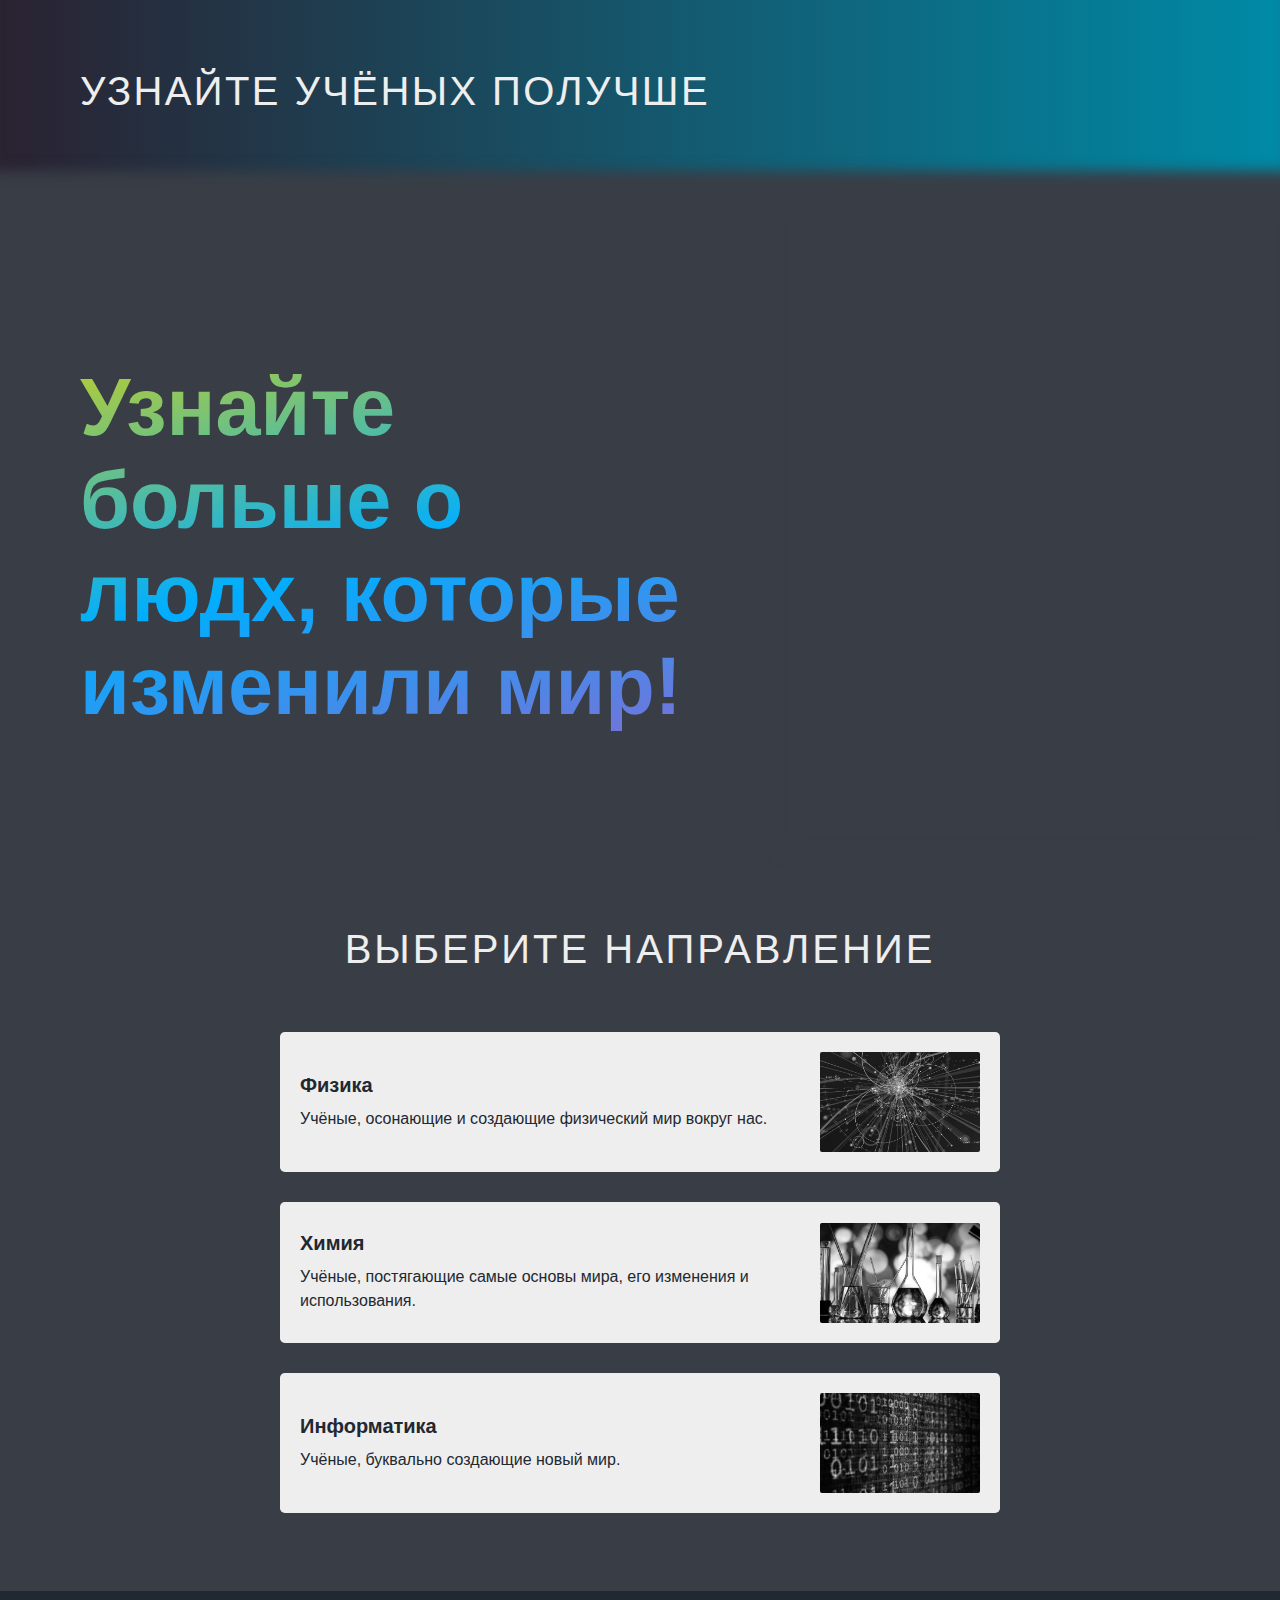
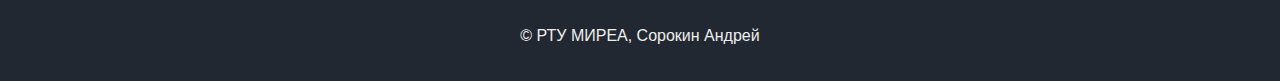
==== index.html @ e4ef556b "Основные файлы и главная страница" ====
<!DOCTYPE html>
<html>
  <head>
      <meta charset='utf-8'>
      <meta http-equiv='X-UA-Compatible' content='IE=edge'>
      <title>Учёные</title>
      <meta name='viewport' content='width=device-width, initial-scale=1'>
      <link rel='stylesheet' type='text/css' media='screen' href='css/index.css'>
      <link rel="icon" type="image/png" href="photo/icon.png">
      <script src='https://cdnjs.cloudflare.com/ajax/libs/jquery/2.1.3/jquery.min.js'></script>
      <script src='js/index.js'></script>
  </head>
<body>
    
<!--Начальное слово-->
<section class="hero" id="top">
    <h1 class="main-heading">Узнайте учёных получше</h1>
</section>

<!--Слоган с фото-->
<section class="intro">
  <div class="left">
    <div>
      <h1 class="slog">Узнайте больше о людх, которые изменили мир!</h1>
    </div>
  </div>
  <div class="photo">
    <div></div>
  </div>
</section>

<!--Меню предметов-->
  <section class="menusiense">
    <h2 class="c-main-heading">Выберите направление</h2>

    <article class="c-article">
      <a class="c-article__link" href="physicists.html">
        <div>
          <header>
            <h3 class="c-article__heading">Физика</h3>
          </header>
          <div class="c-article__content">
            Учёные, осонающие и создающие физический мир вокруг нас.
          </div>
        </div>
        <div class="c-article__img-wrapper">
          <img class="c-article__img" src="photo/phis.jpg" alt="Фото с физикой" />
        </div>
      </a>
    </article>

    <article class="c-article">
      <a class="c-article__link" href="chemists.html">
        <div>
          <header>
            <h3 class="c-article__heading">Химия</h3>
          </header>
          <div class="c-article__content">
            Учёные, постягающие самые основы мира, его изменения и использования.
          </div>
        </div>
        <div class="c-article__img-wrapper">
          <img class="c-article__img" src="photo/him.jpg" alt="Фото с химией" />
        </div>
      </a>
    </article>

    <article class="c-article">
      <a class="c-article__link" href="cscientist.html">
        <div>
          <header>
            <h3 class="c-article__heading">Информатика</h3>
          </header>
          <div class="c-article__content">
            Учёные, буквально создающие новый мир.
          </div>
        </div>
        <div class="c-article__img-wrapper">
          <img class="c-article__img" src="photo/inf.jpg" alt="Фото с информатикой" />
        </div>
      </a>
    </article>
  </section>
  <footer>&copy; РТУ МИРЕА, Сорокин Андрей</footer>
</body>
</html>
---- css/index.css ----
/*Основные свойства*/
  *{
    box-sizing: border-box;
  }


  ::selection {
    background: #00ADB5; /* Safari */
    }
    ::-moz-selection {
    background: #00ADB5; /* Firefox */
    }

  /*Скролбар стили*/
  body::-webkit-scrollbar {
    width: 12px;               /* ширина scrollbar */
  }
  body::-webkit-scrollbar-track {
    background: rgb(37, 38, 68);        /* цвет дорожки */
  }
  body::-webkit-scrollbar-thumb {
    background-color: rgba(174, 174, 214, 0.425);    /* цвет плашки */
    border-radius: 0;       /* закругления плашки */
    border: 0;  /* padding вокруг плашки */
  }



  body {
    margin: 0;
    padding: 0;
    font-family: "Open Sans", sans-serif;
    background-color: #393E46;
  }

  /*Вступительное слово*/
  .hero {
    padding: 1vh 0 2vh 0;
    color: #EEEEEE;
    background: linear-gradient(to right, #2a2231, #008aa6);
    -webkit-box-shadow: 0px -30px 13px -9px #393E46 inset;
    -moz-box-shadow: 0px -30px 13px -9px #393E46 inset;
    box-shadow: 0px -30px 13px -9px #393E46 inset;
  }
  .main-heading {
    padding-left: 5rem;
    font-size: 2.5rem;
    font-weight: 300;
    letter-spacing: 0.15rem;
    margin: 3.75rem 0;
    text-align: left;
    text-transform: uppercase;
  }

  /*Слоган с фото*/
  .intro {
    box-sizing: border-box;
    position: relative;
    width: 100%;
    height: 75vh;
  }
  .left {
    float: left;
    height: 100%;
    width: 60%;
    padding: 0 3rem 0rem 5rem;
    display: table;
  }
  .left > div {
    display: table-cell;
    vertical-align: middle;
  }
  .slog {
    font-size: 9vh;
    /*font-size: 80px;*/
    margin-bottom: 20px;
    -webkit-text-fill-color: transparent;
    -webkit-background-clip: text;
    background-image: linear-gradient(165deg, rgb(182, 205, 50), rgb(0, 174, 255), rgb(122, 112, 216));
  }
  .photo {
    float: right;
    position: relative;
    width: 40%;
    height: 100%;
  }
  .photo div {
    position: absolute;
    top: 0;
    left: 0;
    width: 100%;
    height: 100%;
    background-size: cover;
    background-repeat: no-repeat;
    background-position: 50% 50%;
    transition: clip .7s ease-in-out, z-index 0s .7s;
    display: table;
    background-image: url('https://cs.pikabu.ru/post_img/big/2013/08/14/12/1376507447_514273426.jpg');
    box-shadow:0 0 0 1280px rgba(0, 0, 0, 0.33) inset;
    -webkit-box-shadow: inset 8px 0px 13px 15px #393E46; 
    box-shadow: inset 8px 0px 13px 15px #393E46;
  }

  /*Карточки-ссылки*/
  .menusiense {
    margin: 0 auto;
    max-width: 45rem;
    padding-bottom: 3rem;
  }
  .c-main-heading {
    font-size: 2.5rem;
    font-weight: 300;
    letter-spacing: 0.1875rem;
    margin: 3.75rem 0;
    text-align: center;
    text-transform: uppercase;
    color: #EEEEEE;
  }
  .c-article__link {
    align-items: center;
    background-color:#EEEEEE;
    color: rgb(54, 54, 54);
    color:#222831;
    display: flex;
    justify-content: space-between;
    margin: 1.875rem 0;
    padding: 1.25rem;
    text-decoration: none;
    border-radius: 0.3rem;
    transition: 0.3s;
  }
  .c-article__link:hover {
    transition: 0.3s;
    background-color: #b6b6b6;
    color: rgb(0, 0, 0);
  }
  .c-article__link:hover .c-article__heading{
    transition: 0.3s;
    color: #030350;
  }
  .c-article__link * {
    pointer-events: none;
  }
  .c-article__heading {
    font-size: 1.25rem;
    margin: 0.625rem 0;
  }
  .c-article__content {
    line-height: 1.5;
    margin: 0.625rem 0;
  }
  .c-article__img-wrapper {
    height: 6.25rem;
    margin-left: 1.25rem;
    min-width: 10rem;
    width: 10rem;
  }
  .c-article__img {
    border-radius: 0.125rem;
    display: block;
    height: 100%;
    filter: grayscale(1);
    object-fit: cover;
    transition: filter 0.3s ease-in;
    width: 100%;
  }
  .c-article__link:hover .c-article__img {
    filter: grayscale(0);
  }

  @media screen and (max-width: 940px) {
    .left {
      width: 100%;
      height: 30%;
    }
    .photo {
      width: 100%;
      height: 70%;
      margin-bottom: 3rem;
    }
    .slog {
      font-size: 30px;
      margin-bottom: 20px;
    }
    .menusiense {
      margin: 0 auto;
      max-width: 37.5rem;
      padding-bottom: 3rem;
    }
  }


  /*Подвал*/
  footer{
    height: 10vh;
    display: flex;
    justify-content: center;
    align-items: center;
    color: #EEEEEE;
    background-color: #222831;
}
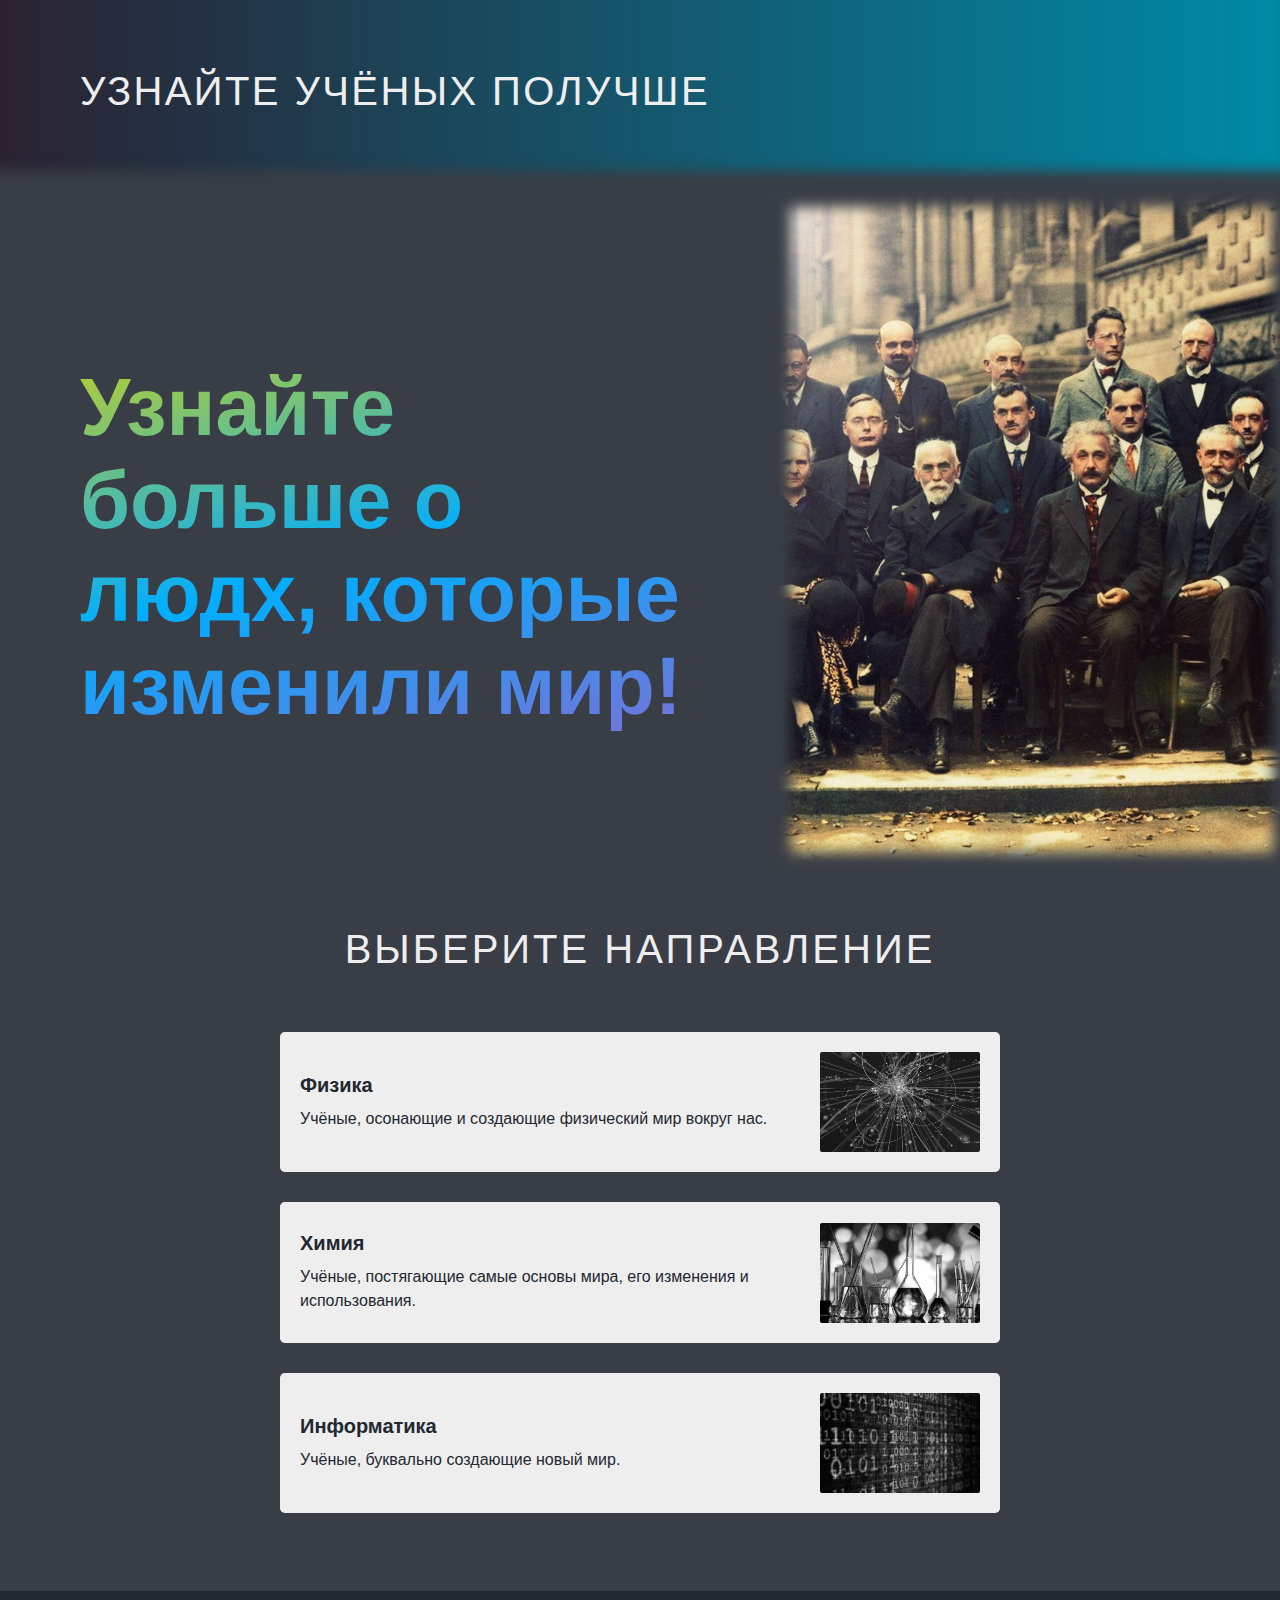
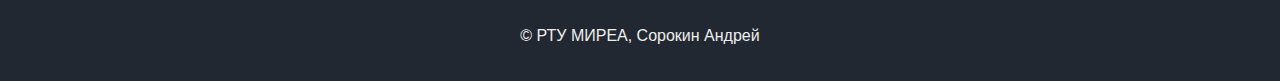
==== commit 891e9141: "Ищменение почти всего" ====
--- a/index.html
+++ b/index.html
@@ -5,82 +5,81 @@
       <meta http-equiv='X-UA-Compatible' content='IE=edge'>
       <title>Учёные</title>
       <meta name='viewport' content='width=device-width, initial-scale=1'>
-      <link rel='stylesheet' type='text/css' media='screen' href='css/index.css'>
+      <link rel='stylesheet' type='text/css' media='screen' href='css/main.css'> <!--Главный всесайтовый CSS-->
+      <link rel='stylesheet' type='text/css' media='screen' href='css/index.css'> <!--CSS относится только к этой странице-->
       <link rel="icon" type="image/png" href="photo/icon.png">
       <script src='https://cdnjs.cloudflare.com/ajax/libs/jquery/2.1.3/jquery.min.js'></script>
-      <script src='js/index.js'></script>
+      <script src='js/index.js'></script> <!--JS относится только к данной странице-->
+      <script src='js/main.js'></script> <!--Главный всесайтовый JS-->
   </head>
-<body>
+  <body> 
     
-<!--Начальное слово-->
-<section class="hero" id="top">
-    <h1 class="main-heading">Узнайте учёных получше</h1>
-</section>
+    <!--Начальное слово-->
+    <section class="top-word">
+      <h1 class="main-heading">Узнайте учёных получше</h1>
+    </section>
 
-<!--Слоган с фото-->
-<section class="intro">
-  <div class="left">
-    <div>
-      <h1 class="slog">Узнайте больше о людх, которые изменили мир!</h1>
-    </div>
-  </div>
-  <div class="photo">
-    <div></div>
-  </div>
-</section>
+    <!--Слоган с фото-->
+    <section class="intro">
+      <div class="left-slog">
+        <div><h1 class="slog">Узнайте больше о людх, которые изменили мир!</h1></div>
+      </div>
+      <div class="scientists-photo">
+        <div></div>
+      </div>  
+    </section>
 
-<!--Меню предметов-->
-  <section class="menusiense">
-    <h2 class="c-main-heading">Выберите направление</h2>
+    <!--Меню предметов-->
+    <section class="item-menu" id="menu">
+      <h2 class="introduction">Выберите направление</h2>
+      <article class="item">
+        <a class="item-href" href="physicists.html">
+          <div>
+            <header>
+              <h3 class="item-introduction">Физика</h3>
+            </header>
+            <div class="item-description">
+              Учёные, осонающие и создающие физический мир вокруг нас.
+            </div>
+          </div>
+          <div class="item-img">
+            <img class="i-img" src="photo/phis.jpg" alt="Фото с физикой" />
+          </div>
+        </a>
+      </article>
 
-    <article class="c-article">
-      <a class="c-article__link" href="physicists.html">
-        <div>
-          <header>
-            <h3 class="c-article__heading">Физика</h3>
-          </header>
-          <div class="c-article__content">
-            Учёные, осонающие и создающие физический мир вокруг нас.
+      <article class="item">
+        <a class="item-href" href="chemists.html">
+          <div>
+            <header>
+              <h3 class="item-introduction">Химия</h3>
+            </header>
+            <div class="item-description">
+              Учёные, постягающие самые основы мира, его изменения и использования.
+            </div>
           </div>
-        </div>
-        <div class="c-article__img-wrapper">
-          <img class="c-article__img" src="photo/phis.jpg" alt="Фото с физикой" />
-        </div>
-      </a>
-    </article>
+          <div class="item-img">
+            <img class="i-img" src="photo/him.jpg" alt="Фото с химией" />
+          </div>
+        </a>
+      </article>
 
-    <article class="c-article">
-      <a class="c-article__link" href="chemists.html">
-        <div>
-          <header>
-            <h3 class="c-article__heading">Химия</h3>
-          </header>
-          <div class="c-article__content">
-            Учёные, постягающие самые основы мира, его изменения и использования.
+      <article class="item">
+        <a class="item-href" href="cscientist.html">
+          <div>
+            <header>
+              <h3 class="item-introduction">Информатика</h3>
+            </header>
+            <div class="item-description">
+              Учёные, буквально создающие новый мир.
+            </div>
           </div>
-        </div>
-        <div class="c-article__img-wrapper">
-          <img class="c-article__img" src="photo/him.jpg" alt="Фото с химией" />
-        </div>
-      </a>
-    </article>
-
-    <article class="c-article">
-      <a class="c-article__link" href="cscientist.html">
-        <div>
-          <header>
-            <h3 class="c-article__heading">Информатика</h3>
-          </header>
-          <div class="c-article__content">
-            Учёные, буквально создающие новый мир.
+          <div class="item-img">
+            <img class="i-img" src="photo/inf.jpg" alt="Фото с информатикой" />
           </div>
-        </div>
-        <div class="c-article__img-wrapper">
-          <img class="c-article__img" src="photo/inf.jpg" alt="Фото с информатикой" />
-        </div>
-      </a>
-    </article>
-  </section>
-  <footer>&copy; РТУ МИРЕА, Сорокин Андрей</footer>
-</body>
+        </a>
+      </article>
+    </section>
+    <footer>&copy; РТУ МИРЕА, Сорокин Андрей</footer>
+  </body>
 </html>--- a/css/main.css
+++ b/css/main.css
@@ -0,0 +1,35 @@
+  ::selection {
+    background: #00ADB5; /* Safari */
+  }
+  ::-moz-selection {
+    background: #00ADB5; /* Firefox */
+  }
+
+  /*Скролбар стили*/
+  body::-webkit-scrollbar {
+    width: 12px;               /* ширина scrollbar */
+  }
+  body::-webkit-scrollbar-track {
+    background: rgb(37, 38, 68);        /* цвет дорожки */
+  }
+  body::-webkit-scrollbar-thumb {
+    background-color: rgba(174, 174, 214, 0.425);    /* цвет плашки */
+    border-radius: 0;       /* закругления плашки */
+    border: 0;  /* padding вокруг плашки */
+  }
+
+  body {
+    margin: 0;
+    padding: 0;
+  }
+
+
+  /*Подвал*/
+  footer{
+    height: 10vh;
+    display: flex;
+    justify-content: center;
+    align-items: center;
+    color: #EEEEEE;
+    background-color: #222831;
+}--- a/css/index.css
+++ b/css/index.css
@@ -3,39 +3,13 @@
   *{
     box-sizing: border-box;
   }
-
-
-  ::selection {
-    background: #00ADB5; /* Safari */
-    }
-    ::-moz-selection {
-    background: #00ADB5; /* Firefox */
-    }
-
-  /*Скролбар стили*/
-  body::-webkit-scrollbar {
-    width: 12px;               /* ширина scrollbar */
-  }
-  body::-webkit-scrollbar-track {
-    background: rgb(37, 38, 68);        /* цвет дорожки */
-  }
-  body::-webkit-scrollbar-thumb {
-    background-color: rgba(174, 174, 214, 0.425);    /* цвет плашки */
-    border-radius: 0;       /* закругления плашки */
-    border: 0;  /* padding вокруг плашки */
-  }
-
-
-
   body {
-    margin: 0;
-    padding: 0;
     font-family: "Open Sans", sans-serif;
     background-color: #393E46;
   }
 
   /*Вступительное слово*/
-  .hero {
+  .top-word {
     padding: 1vh 0 2vh 0;
     color: #EEEEEE;
     background: linear-gradient(to right, #2a2231, #008aa6);
@@ -55,60 +29,58 @@
 
   /*Слоган с фото*/
   .intro {
-    box-sizing: border-box;
     position: relative;
     width: 100%;
     height: 75vh;
   }
-  .left {
+  .left-slog {
     float: left;
     height: 100%;
     width: 60%;
     padding: 0 3rem 0rem 5rem;
     display: table;
   }
-  .left > div {
+  .left-slog > div {
     display: table-cell;
     vertical-align: middle;
   }
   .slog {
     font-size: 9vh;
-    /*font-size: 80px;*/
     margin-bottom: 20px;
     -webkit-text-fill-color: transparent;
     -webkit-background-clip: text;
     background-image: linear-gradient(165deg, rgb(182, 205, 50), rgb(0, 174, 255), rgb(122, 112, 216));
   }
-  .photo {
+  .scientists-photo {
     float: right;
     position: relative;
     width: 40%;
     height: 100%;
   }
-  .photo div {
+  .scientists-photo div {
     position: absolute;
+    width: 100%;
+    height: 100%;
     top: 0;
     left: 0;
-    width: 100%;
-    height: 100%;
     background-size: cover;
     background-repeat: no-repeat;
     background-position: 50% 50%;
     transition: clip .7s ease-in-out, z-index 0s .7s;
     display: table;
-    background-image: url('https://cs.pikabu.ru/post_img/big/2013/08/14/12/1376507447_514273426.jpg');
+    background-image: url("../photo/allsin.jpg");
     box-shadow:0 0 0 1280px rgba(0, 0, 0, 0.33) inset;
     -webkit-box-shadow: inset 8px 0px 13px 15px #393E46; 
     box-shadow: inset 8px 0px 13px 15px #393E46;
   }
 
   /*Карточки-ссылки*/
-  .menusiense {
+  .item-menu {
     margin: 0 auto;
     max-width: 45rem;
     padding-bottom: 3rem;
   }
-  .c-main-heading {
+  .introduction {
     font-size: 2.5rem;
     font-weight: 300;
     letter-spacing: 0.1875rem;
@@ -117,7 +89,7 @@
     text-transform: uppercase;
     color: #EEEEEE;
   }
-  .c-article__link {
+  .item-href {
     align-items: center;
     background-color:#EEEEEE;
     color: rgb(54, 54, 54);
@@ -130,33 +102,33 @@
     border-radius: 0.3rem;
     transition: 0.3s;
   }
-  .c-article__link:hover {
+  .item-href:hover {
     transition: 0.3s;
     background-color: #b6b6b6;
     color: rgb(0, 0, 0);
   }
-  .c-article__link:hover .c-article__heading{
+  .item-href:hover .item-introduction{
     transition: 0.3s;
     color: #030350;
   }
-  .c-article__link * {
+  .item-href * {
     pointer-events: none;
   }
-  .c-article__heading {
+  .item-introduction {
     font-size: 1.25rem;
     margin: 0.625rem 0;
   }
-  .c-article__content {
+  .item-description {
     line-height: 1.5;
     margin: 0.625rem 0;
   }
-  .c-article__img-wrapper {
+  .item-img {
     height: 6.25rem;
     margin-left: 1.25rem;
     min-width: 10rem;
     width: 10rem;
   }
-  .c-article__img {
+  .i-img {
     border-radius: 0.125rem;
     display: block;
     height: 100%;
@@ -165,38 +137,30 @@
     transition: filter 0.3s ease-in;
     width: 100%;
   }
-  .c-article__link:hover .c-article__img {
+  .item-href:hover .i-img {
     filter: grayscale(0);
   }
-
   @media screen and (max-width: 940px) {
-    .left {
+    .left-slog {
       width: 100%;
       height: 30%;
     }
-    .photo {
+    .scientists-photo {
       width: 100%;
       height: 70%;
       margin-bottom: 3rem;
+    }
+    .scientists-photo div {
+      -webkit-box-shadow: inset 0px 0px 11px 10px #393E46; 
+      box-shadow: inset 0px 0px 11px 10px #393E46;
     }
     .slog {
       font-size: 30px;
       margin-bottom: 20px;
     }
-    .menusiense {
+    .item-menu {
       margin: 0 auto;
       max-width: 37.5rem;
       padding-bottom: 3rem;
     }
-  }
-
-
-  /*Подвал*/
-  footer{
-    height: 10vh;
-    display: flex;
-    justify-content: center;
-    align-items: center;
-    color: #EEEEEE;
-    background-color: #222831;
-}+  }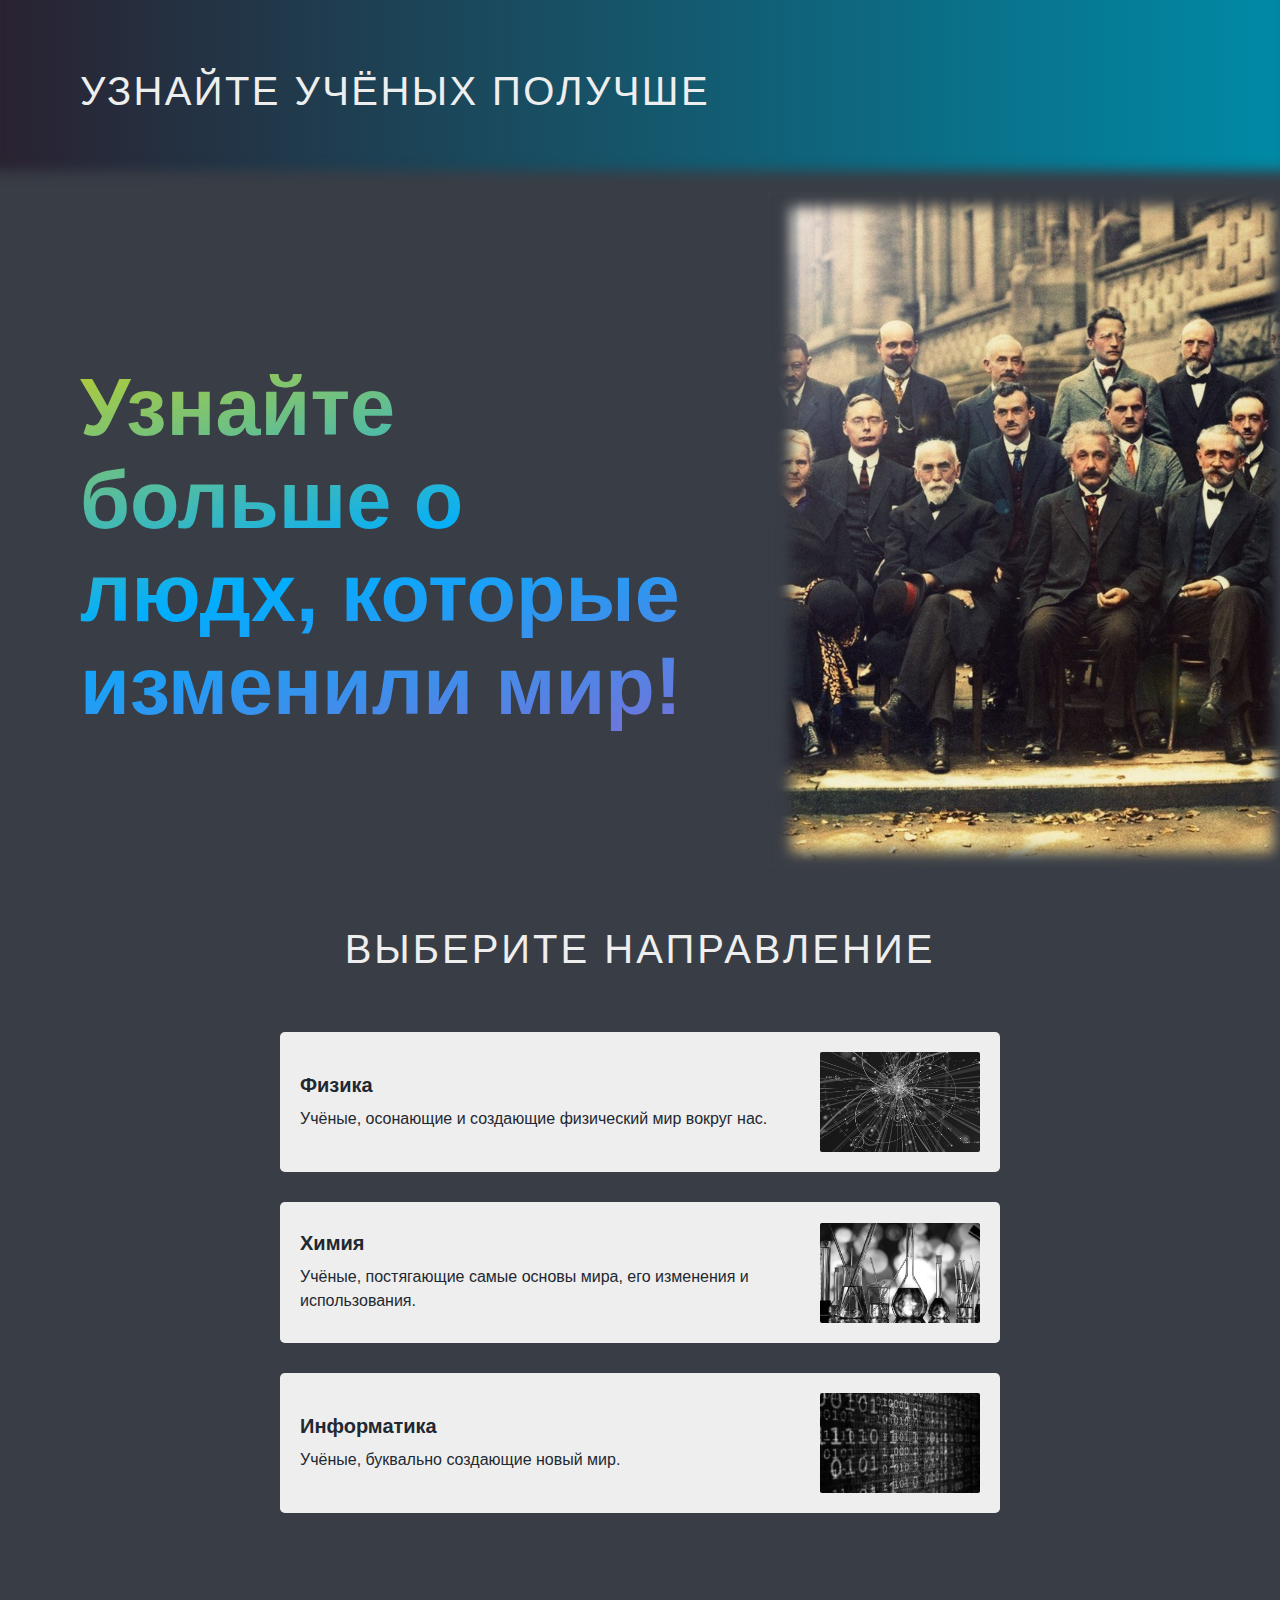
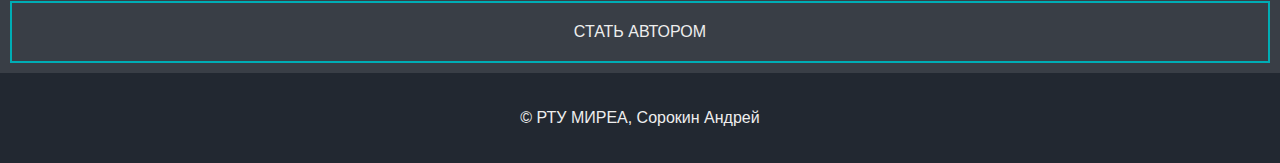
==== commit 6afbd1b2: "Изменение" ====
--- a/index.html
+++ b/index.html
@@ -1,5 +1,5 @@
 <!DOCTYPE html>
-<html>
+<html lang="ru">
   <head>
       <meta charset='utf-8'>
       <meta http-equiv='X-UA-Compatible' content='IE=edge'>
@@ -80,6 +80,12 @@
         </a>
       </article>
     </section>
+
+    <!--Кнопка-->
+    <div class="but">
+      <a href="permission.html"><div class="button">Стать автором</div></a>
+    </div>
+
     <footer>&copy; РТУ МИРЕА, Сорокин Андрей</footer>
   </body>
 </html>--- a/css/main.css
+++ b/css/main.css
@@ -23,6 +23,26 @@
     padding: 0;
   }
 
+  /*Кнопка*/
+  .but a{
+    text-decoration: none;
+  }
+  .button {
+    margin: 10px;
+    padding: 20px;
+    border: 2px solid #00ADB5;
+    text-align: center;
+    text-transform: uppercase;
+    position: relative;
+    overflow: hidden;
+    cursor: default;
+    transition: 0.3s;
+    color: #EEEEEE;
+  }
+  .button:hover {
+    box-shadow: 0px 0px 0px 3px #00ADB5;
+  }
+
 
   /*Подвал*/
   footer{
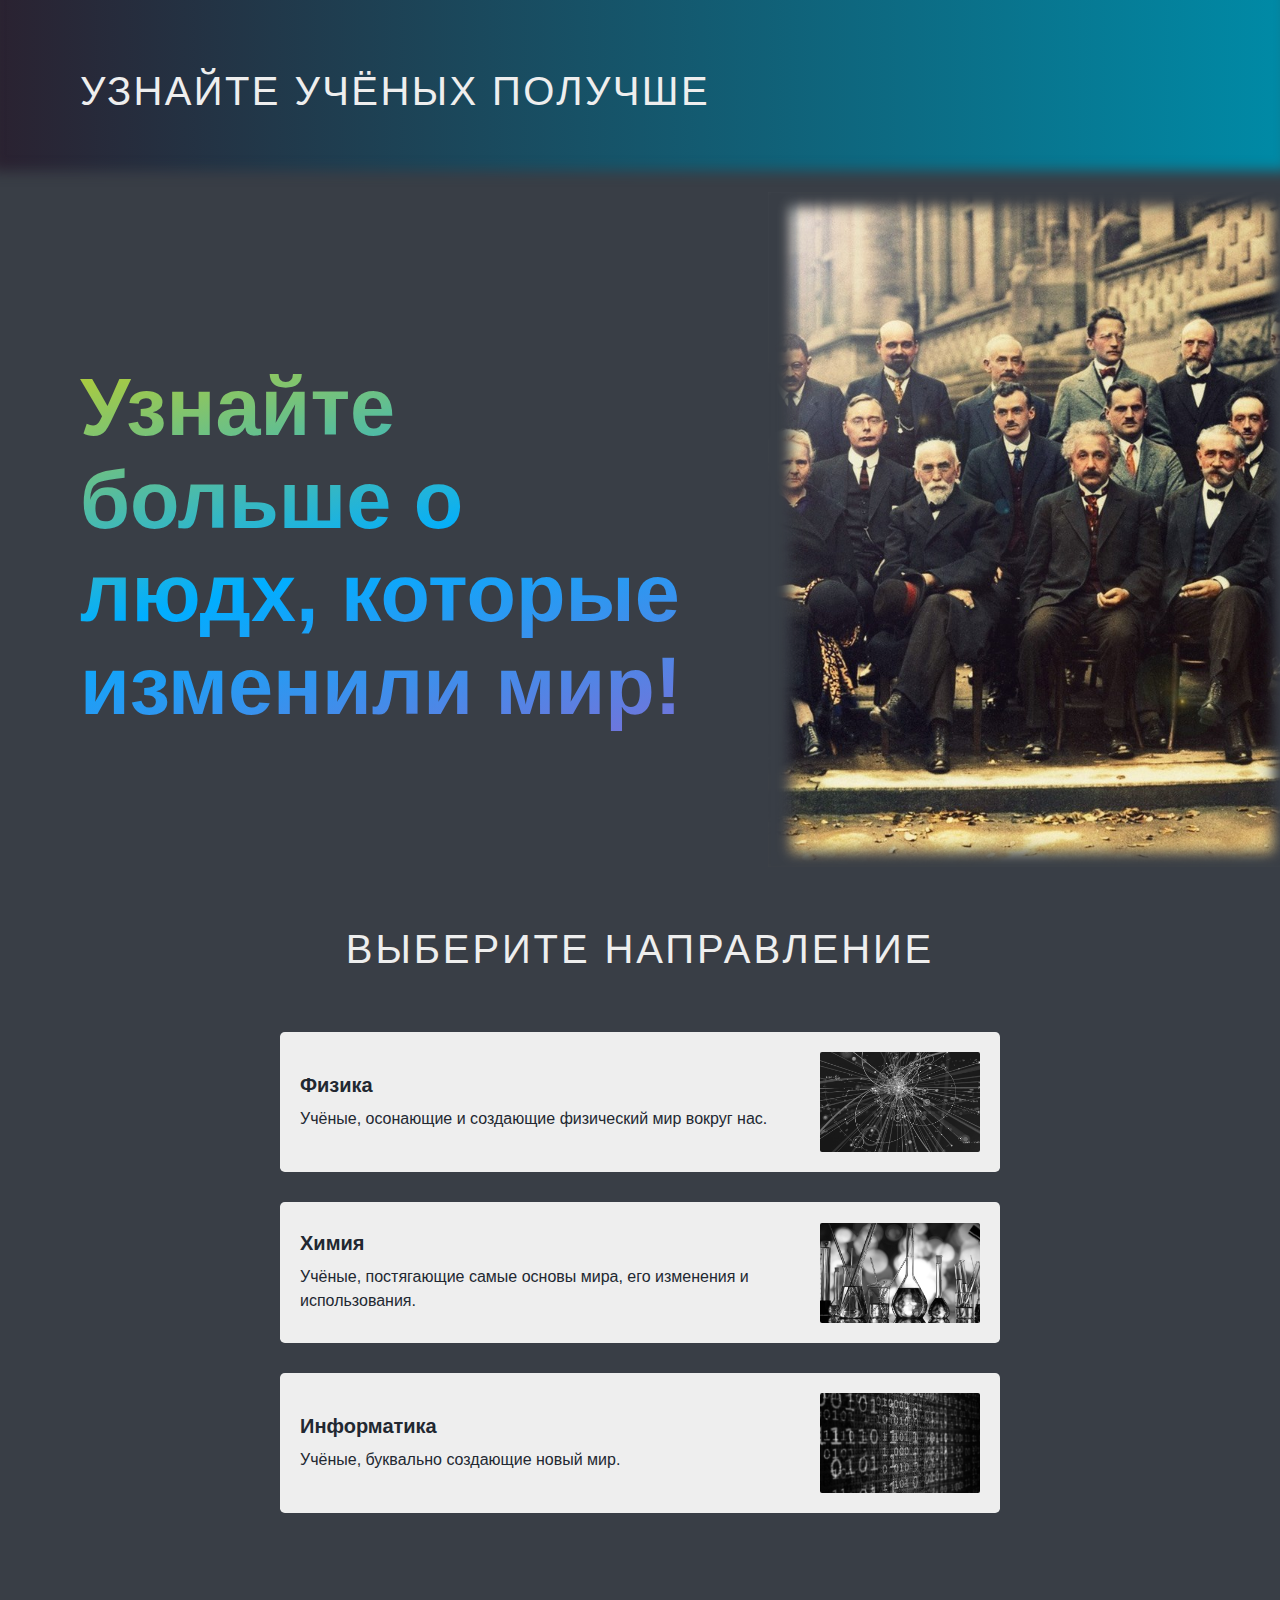
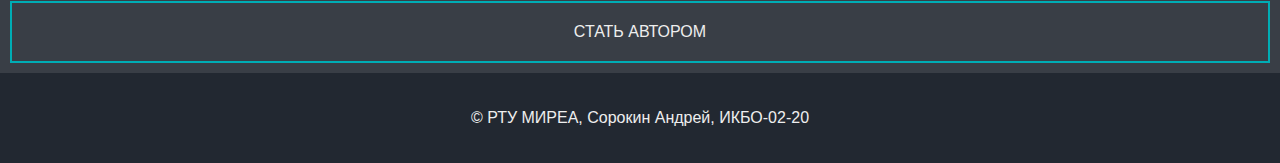
==== commit 12abff54: "Мелкие изменения" ====
--- a/index.html
+++ b/index.html
@@ -2,15 +2,11 @@
 <html lang="ru">
   <head>
       <meta charset='utf-8'>
-      <meta http-equiv='X-UA-Compatible' content='IE=edge'>
       <title>Учёные</title>
       <meta name='viewport' content='width=device-width, initial-scale=1'>
       <link rel='stylesheet' type='text/css' media='screen' href='css/main.css'> <!--Главный всесайтовый CSS-->
       <link rel='stylesheet' type='text/css' media='screen' href='css/index.css'> <!--CSS относится только к этой странице-->
       <link rel="icon" type="image/png" href="photo/icon.png">
-      <script src='https://cdnjs.cloudflare.com/ajax/libs/jquery/2.1.3/jquery.min.js'></script>
-      <script src='js/index.js'></script> <!--JS относится только к данной странице-->
-      <script src='js/main.js'></script> <!--Главный всесайтовый JS-->
   </head>
   <body> 
     
@@ -86,6 +82,6 @@
       <a href="permission.html"><div class="button">Стать автором</div></a>
     </div>
 
-    <footer>&copy; РТУ МИРЕА, Сорокин Андрей</footer>
+    <footer>&copy; РТУ МИРЕА, Сорокин Андрей, ИКБО-02-20</footer>
   </body>
 </html>--- a/css/main.css
+++ b/css/main.css
@@ -16,6 +16,10 @@
     background-color: rgba(174, 174, 214, 0.425);    /* цвет плашки */
     border-radius: 0;       /* закругления плашки */
     border: 0;  /* padding вокруг плашки */
+  }
+
+  html{
+    scroll-behavior: smooth;
   }
 
   body {
@@ -50,6 +54,13 @@
     display: flex;
     justify-content: center;
     align-items: center;
+    text-align: center;
     color: #EEEEEE;
     background-color: #222831;
-}+  }
+
+  @media screen and (max-width: 380px) {
+    footer{
+      font-size: 13px;
+    }
+  }--- a/css/index.css
+++ b/css/index.css
@@ -83,7 +83,7 @@
   .introduction {
     font-size: 2.5rem;
     font-weight: 300;
-    letter-spacing: 0.1875rem;
+    letter-spacing: 0.18rem;
     margin: 3.75rem 0;
     text-align: center;
     text-transform: uppercase;
@@ -144,6 +144,8 @@
     .left-slog {
       width: 100%;
       height: 30%;
+      padding: 0 3rem 0rem 3rem;
+      text-align: center;
     }
     .scientists-photo {
       width: 100%;
@@ -154,6 +156,12 @@
       -webkit-box-shadow: inset 0px 0px 11px 10px #393E46; 
       box-shadow: inset 0px 0px 11px 10px #393E46;
     }
+    .introduction {
+      font-size: 1.8rem;
+      font-weight: 250;
+      letter-spacing: 0.10rem;
+      margin: 3.75rem 0;
+    }
     .slog {
       font-size: 30px;
       margin-bottom: 20px;
@@ -163,4 +171,27 @@
       max-width: 37.5rem;
       padding-bottom: 3rem;
     }
+    .main-heading {
+      padding-left: 0;
+      font-size: 2rem;
+      font-weight: 250;
+      letter-spacing: 0.10rem;
+      text-align: center;
+    }
+  }
+
+  @media screen and (max-width: 380px) {
+    .item-menu {
+      padding-bottom: 0;
+    }
+    .item-href {
+      flex-direction: column-reverse;
+      text-align: center;
+    }
+    .item-img {
+      margin-left: 0;
+    }
+    .i-img {
+      filter: grayscale(0);
+    }
   }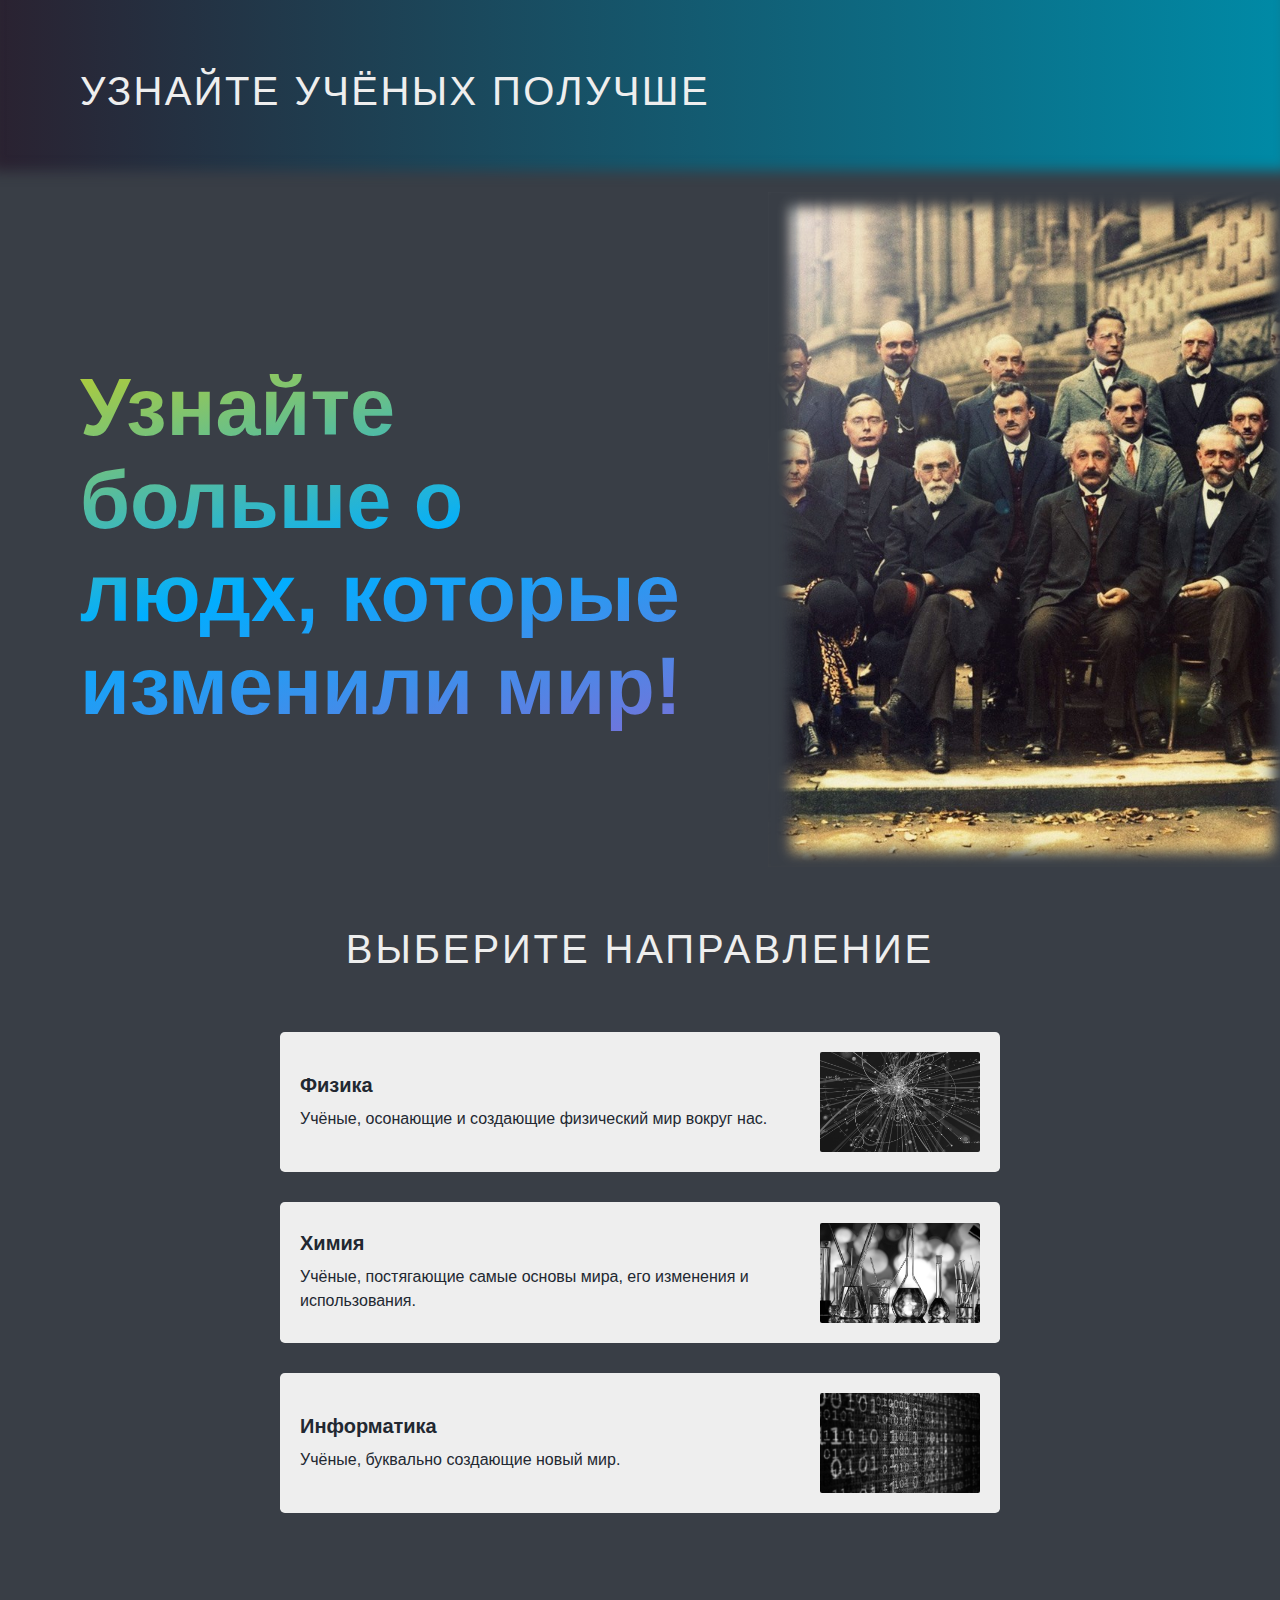
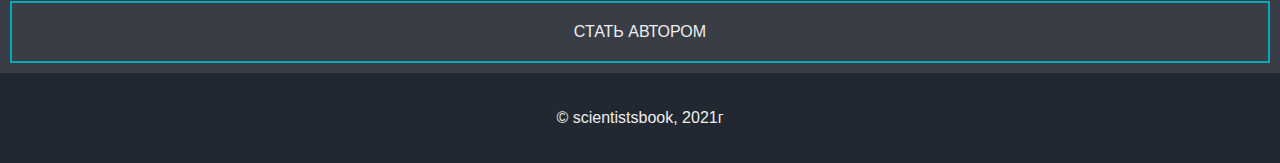
==== commit 56f74104: "Небольшие структурные изменения и изменение футера" ====
--- a/index.html
+++ b/index.html
@@ -82,6 +82,6 @@
       <a href="permission.html"><div class="button">Стать автором</div></a>
     </div>
 
-    <footer>&copy; РТУ МИРЕА, Сорокин Андрей, ИКБО-02-20</footer>
+    <footer>&copy; scientistsbook, 2021г</footer>
   </body>
 </html>--- a/css/main.css
+++ b/css/main.css
@@ -1,66 +1,78 @@
-  ::selection {
-    background: #00ADB5; /* Safari */
-  }
-  ::-moz-selection {
-    background: #00ADB5; /* Firefox */
-  }
+::-moz-selection {
+  background: #00ADB5; /* Safari */
+}
+::selection {
+  background: #00ADB5; /* Safari */
+}
+::-moz-selection {
+  background: #00ADB5; /* Firefox */
+}
 
-  /*Скролбар стили*/
-  body::-webkit-scrollbar {
-    width: 12px;               /* ширина scrollbar */
-  }
-  body::-webkit-scrollbar-track {
-    background: rgb(37, 38, 68);        /* цвет дорожки */
-  }
-  body::-webkit-scrollbar-thumb {
-    background-color: rgba(174, 174, 214, 0.425);    /* цвет плашки */
-    border-radius: 0;       /* закругления плашки */
-    border: 0;  /* padding вокруг плашки */
-  }
+/*Скролбар стили*/
+body::-webkit-scrollbar {
+  width: 12px;               /* ширина scrollbar */
+}
+body::-webkit-scrollbar-track {
+  background: rgb(37, 38, 68);        /* цвет дорожки */
+}
+body::-webkit-scrollbar-thumb {
+  background-color: rgba(174, 174, 214, 0.425);    /* цвет плашки */
+  border-radius: 0;       /* закругления плашки */
+  border: 0;  /* padding вокруг плашки */
+}
 
-  html{
-    scroll-behavior: smooth;
-  }
+html{
+  scroll-behavior: smooth;
+}
 
-  body {
-    margin: 0;
-    padding: 0;
-  }
+body {
+  margin: 0;
+  padding: 0;
+}
 
-  /*Кнопка*/
-  .but a{
-    text-decoration: none;
-  }
-  .button {
-    margin: 10px;
-    padding: 20px;
-    border: 2px solid #00ADB5;
-    text-align: center;
-    text-transform: uppercase;
-    position: relative;
-    overflow: hidden;
-    cursor: default;
-    transition: 0.3s;
-    color: #EEEEEE;
-  }
-  .button:hover {
-    box-shadow: 0px 0px 0px 3px #00ADB5;
-  }
+/*Кнопка*/
+.but a{
+  text-decoration: none;
+}
+.button {
+  margin: 10px;
+  padding: 20px;
+  border: 2px solid #00ADB5;
+  text-align: center;
+  text-transform: uppercase;
+  position: relative;
+  overflow: hidden;
+  cursor: default;
+  -webkit-transition: 0.3s;
+  -o-transition: 0.3s;
+  transition: 0.3s;
+  color: #EEEEEE;
+}
+.button:hover {
+  -webkit-box-shadow: 0px 0px 0px 3px #00ADB5;
+          box-shadow: 0px 0px 0px 3px #00ADB5;
+}
 
 
-  /*Подвал*/
+/*Подвал*/
+footer{
+  height: 10vh;
+  display: -webkit-box;
+  display: -ms-flexbox;
+  display: flex;
+  -webkit-box-pack: center;
+      -ms-flex-pack: center;
+          justify-content: center;
+  -webkit-box-align: center;
+      -ms-flex-align: center;
+          align-items: center;
+  text-align: center;
+  color: #EEEEEE;
+  background-color: #222831;
+}
+
+@media screen and (max-width: 380px) {
   footer{
-    height: 10vh;
-    display: flex;
-    justify-content: center;
-    align-items: center;
-    text-align: center;
-    color: #EEEEEE;
-    background-color: #222831;
+    font-size: 13px;
   }
-
-  @media screen and (max-width: 380px) {
-    footer{
-      font-size: 13px;
-    }
-  }+}--- a/css/index.css
+++ b/css/index.css
@@ -1,7 +1,8 @@
   
   /*Основные свойства*/
   *{
-    box-sizing: border-box;
+    -webkit-box-sizing: border-box;
+            box-sizing: border-box;
   }
   body {
     font-family: "Open Sans", sans-serif;
@@ -12,9 +13,10 @@
   .top-word {
     padding: 1vh 0 2vh 0;
     color: #EEEEEE;
+    background: -webkit-gradient(linear, left top, right top, from(#2a2231), to(#008aa6));
+    background: -o-linear-gradient(left, #2a2231, #008aa6);
     background: linear-gradient(to right, #2a2231, #008aa6);
     -webkit-box-shadow: 0px -30px 13px -9px #393E46 inset;
-    -moz-box-shadow: 0px -30px 13px -9px #393E46 inset;
     box-shadow: 0px -30px 13px -9px #393E46 inset;
   }
   .main-heading {
@@ -49,6 +51,7 @@
     margin-bottom: 20px;
     -webkit-text-fill-color: transparent;
     -webkit-background-clip: text;
+    background-image: -o-linear-gradient(285deg, rgb(182, 205, 50), rgb(0, 174, 255), rgb(122, 112, 216));
     background-image: linear-gradient(165deg, rgb(182, 205, 50), rgb(0, 174, 255), rgb(122, 112, 216));
   }
   .scientists-photo {
@@ -66,6 +69,8 @@
     background-size: cover;
     background-repeat: no-repeat;
     background-position: 50% 50%;
+    -webkit-transition: clip .7s ease-in-out, z-index 0s .7s;
+    -o-transition: clip .7s ease-in-out, z-index 0s .7s;
     transition: clip .7s ease-in-out, z-index 0s .7s;
     display: table;
     background-image: url("../photo/allsin.jpg");
@@ -90,24 +95,36 @@
     color: #EEEEEE;
   }
   .item-href {
-    align-items: center;
+    -webkit-box-align: center;
+        -ms-flex-align: center;
+            align-items: center;
     background-color:#EEEEEE;
     color: rgb(54, 54, 54);
     color:#222831;
+    display: -webkit-box;
+    display: -ms-flexbox;
     display: flex;
-    justify-content: space-between;
+    -webkit-box-pack: justify;
+        -ms-flex-pack: justify;
+            justify-content: space-between;
     margin: 1.875rem 0;
     padding: 1.25rem;
     text-decoration: none;
     border-radius: 0.3rem;
+    -webkit-transition: 0.3s;
+    -o-transition: 0.3s;
     transition: 0.3s;
   }
   .item-href:hover {
+    -webkit-transition: 0.3s;
+    -o-transition: 0.3s;
     transition: 0.3s;
     background-color: #b6b6b6;
     color: rgb(0, 0, 0);
   }
   .item-href:hover .item-introduction{
+    -webkit-transition: 0.3s;
+    -o-transition: 0.3s;
     transition: 0.3s;
     color: #030350;
   }
@@ -132,13 +149,20 @@
     border-radius: 0.125rem;
     display: block;
     height: 100%;
-    filter: grayscale(1);
-    object-fit: cover;
+    -webkit-filter: grayscale(1);
+            filter: grayscale(1);
+    -o-object-fit: cover;
+       object-fit: cover;
+    -webkit-transition: -webkit-filter 0.3s ease-in;
+    transition: -webkit-filter 0.3s ease-in;
+    -o-transition: filter 0.3s ease-in;
     transition: filter 0.3s ease-in;
+    transition: filter 0.3s ease-in, -webkit-filter 0.3s ease-in;
     width: 100%;
   }
   .item-href:hover .i-img {
-    filter: grayscale(0);
+    -webkit-filter: grayscale(0);
+            filter: grayscale(0);
   }
   @media screen and (max-width: 940px) {
     .left-slog {
@@ -185,13 +209,17 @@
       padding-bottom: 0;
     }
     .item-href {
-      flex-direction: column-reverse;
+      -webkit-box-orient: vertical;
+      -webkit-box-direction: reverse;
+          -ms-flex-direction: column-reverse;
+              flex-direction: column-reverse;
       text-align: center;
     }
     .item-img {
       margin-left: 0;
     }
     .i-img {
-      filter: grayscale(0);
+      -webkit-filter: grayscale(0);
+              filter: grayscale(0);
     }
   }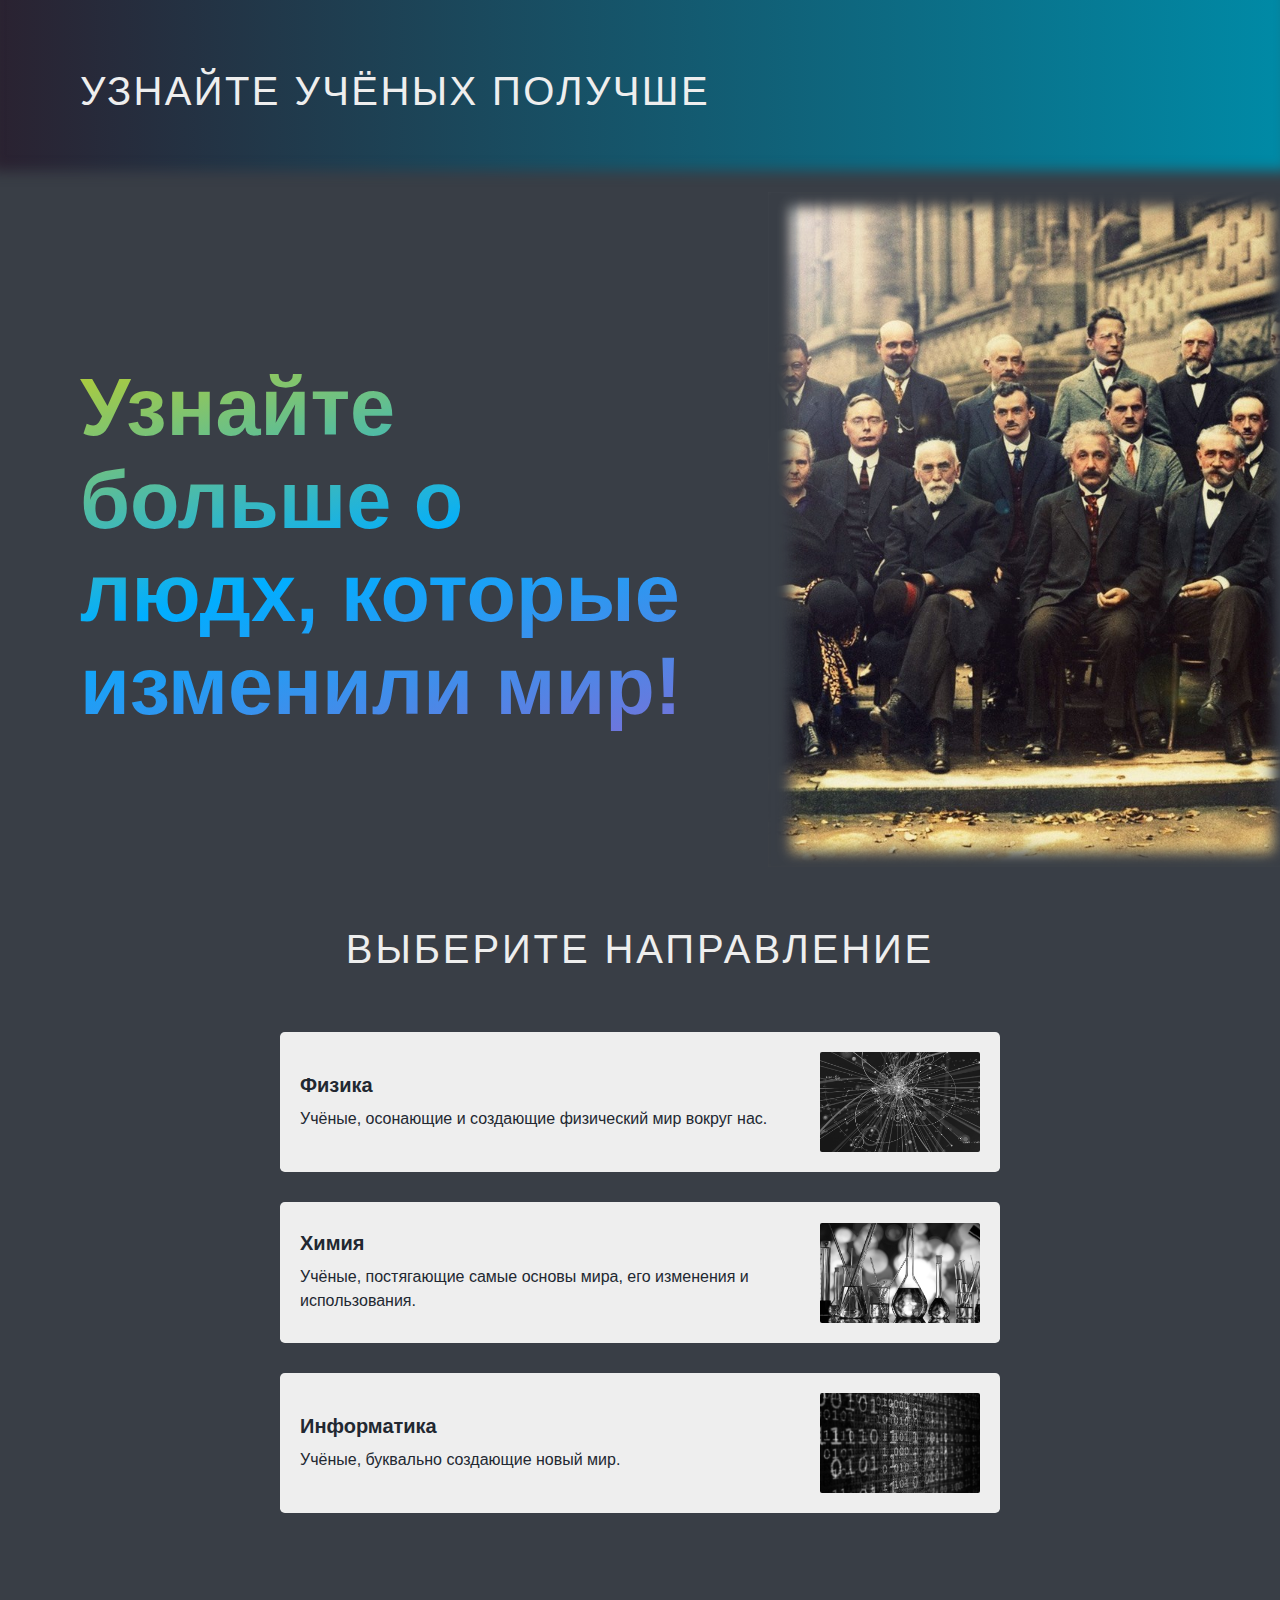
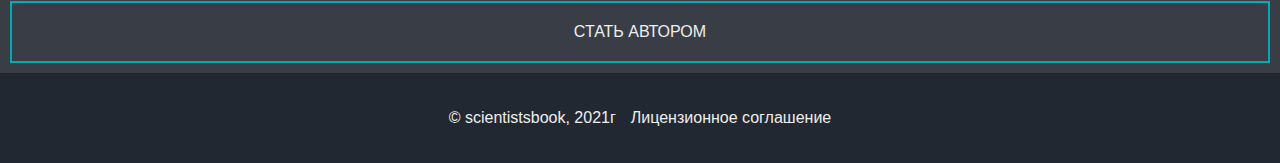
==== commit 3673058e: "Мелкие изменения" ====
--- a/index.html
+++ b/index.html
@@ -82,6 +82,6 @@
       <a href="permission.html"><div class="button">Стать автором</div></a>
     </div>
 
-    <footer>&copy; scientistsbook, 2021г</footer>
+    <footer>&copy; scientistsbook, 2021г <a href="politics.html"> Лицензионное соглашение</a></footer>
   </body>
 </html>--- a/css/main.css
+++ b/css/main.css
@@ -70,9 +70,21 @@
   color: #EEEEEE;
   background-color: #222831;
 }
+footer a{
+  margin-left: 15px;
+  text-decoration: none;
+  color: #EEEEEE;
+}
+footer a:hover{
+  text-decoration: none;
+  color: #eeeeeeb4;
+}
 
 @media screen and (max-width: 380px) {
   footer{
     font-size: 13px;
   }
+  footer a{
+    margin-left: 0px;
+  }
 }